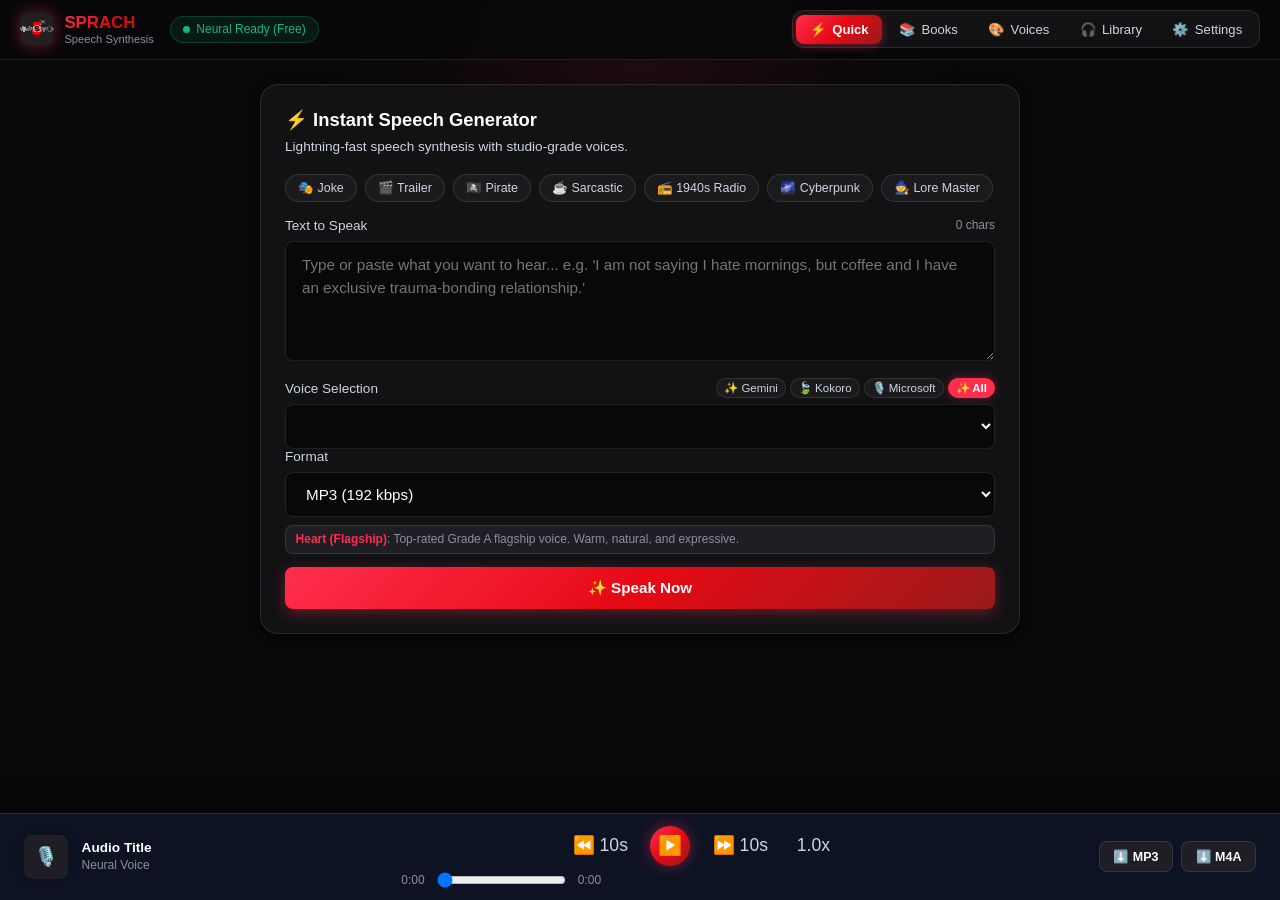
==== index.html @ 9548e9f6 "Fix GitHub Pages deployment: add root index.html, .nojekyll, and relative asset paths" ====
<!DOCTYPE html>
<html lang="en">
<head>
  <meta charset="UTF-8">
  <meta name="viewport" content="width=device-width, initial-scale=1.0, maximum-scale=1.0, user-scalable=no">
  <title>SPRACH - AI Text-to-Speech Studio</title>
  
  <!-- PWA Meta Tags -->
  <link rel="manifest" href="./manifest.webmanifest">
  <meta name="theme-color" content="#080808">
  <meta name="mobile-web-app-capable" content="yes">
  <meta name="apple-mobile-web-app-capable" content="yes">
  <meta name="apple-mobile-web-app-status-bar-style" content="black-translucent">
  <meta name="apple-mobile-web-app-title" content="SPRACH">
  <link rel="icon" type="image/png" href="./static/icons/icon.png">
  <link rel="apple-touch-icon" href="./static/icons/apple-touch-icon.png">

  <!-- Stylesheets -->
  <link rel="stylesheet" href="./static/css/app.css?v=8">
</head>
<body>

  <!-- Top Header Navigation -->
  <header class="app-header">
    <div class="header-container">
      <div class="header-top-row">
        <a href="#" class="brand">
          <img src="./static/icons/icon.png" alt="SPRACH" class="brand-icon">
          <div class="brand-text">
            <h1>SPRACH</h1>
            <span id="header-engine-subtext">Speech Synthesis</span>
          </div>
        </a>

        <!-- Header Actions & PWA Install -->
        <div class="header-actions">
          <button id="btn-install-pwa" class="btn-install" title="Install App to your device">
            ⬇️ Install
          </button>
          <div id="status-kokoro-badge" class="status-badge" title="Microsoft Neural Engine Status">
            <span class="dot"></span> <span id="status-text">Neural Ready (Free)</span>
          </div>
        </div>
      </div>

      <!-- Navigation Tabs -->
      <nav class="nav-tabs" role="tablist">
        <button class="nav-btn active" data-tab="tab-quick" role="tab">
          <span class="nav-icon">⚡</span>
          <span class="nav-label">Quick</span>
        </button>
        <button class="nav-btn" data-tab="tab-audiobook" role="tab">
          <span class="nav-icon">📚</span>
          <span class="nav-label">Books</span>
        </button>
        <button class="nav-btn" data-tab="tab-voices" role="tab">
          <span class="nav-icon">🎨</span>
          <span class="nav-label">Voices</span>
        </button>
        <button class="nav-btn" data-tab="tab-library" role="tab">
          <span class="nav-icon">🎧</span>
          <span class="nav-label">Library</span>
        </button>
        <button class="nav-btn" data-tab="tab-settings" role="tab">
          <span class="nav-icon">⚙️</span>
          <span class="nav-label">Settings</span>
        </button>
      </nav>
    </div>
  </header>

  <!-- Main Container -->
  <main class="app-main">

    <!-- 1. Quick Speech Tab -->
    <section id="tab-quick" class="tab-pane active">
      <div class="card" style="max-width: 760px; margin: 0 auto;">
        <div class="card-title">
          <span>⚡ Instant Speech Generator</span>
        </div>
        <p id="quick-card-subtitle" class="card-subtitle">Lightning-fast speech synthesis with studio-grade voices.</p>

        <!-- Quick / Funny Presets -->
        <div class="preset-chips">
          <button class="chip-btn" data-preset="joke">🎭 Joke</button>
          <button class="chip-btn" data-preset="trailer">🎬 Trailer</button>
          <button class="chip-btn" data-preset="pirate">🏴‍☠️ Pirate</button>
          <button class="chip-btn" data-preset="sarcastic">☕ Sarcastic</button>
          <button class="chip-btn" data-preset="radio">📻 1940s Radio</button>
          <button class="chip-btn" data-preset="scifi">🌌 Cyberpunk</button>
          <button class="chip-btn" data-preset="wizard">🧙 Lore Master</button>
        </div>

        <!-- Text Area -->
        <div class="form-group" style="margin-bottom: 0.85rem;">
          <div class="form-label">
            <span>Text to Speak</span>
            <span id="char-count" style="font-size: 0.75rem; color: var(--text-muted);">0 chars</span>
          </div>
          <textarea id="quick-text" class="form-textarea" placeholder="Type or paste what you want to hear... e.g. 'I am not saying I hate mornings, but coffee and I have an exclusive trauma-bonding relationship.'" rows="3"></textarea>
        </div>

        <!-- Controls: Voice & Format in one row -->
        <div class="quick-options-grid">
          <div class="form-group" style="margin: 0;">
            <div style="display: flex; justify-content: space-between; align-items: center; margin-bottom: 0.35rem; flex-wrap: wrap; gap: 0.35rem;">
              <label class="form-label" id="quick-voice-label" style="margin: 0;">Voice Selection</label>
              <div class="engine-pill-group" id="quick-engine-pills" style="display: flex; gap: 0.25rem; flex-wrap: wrap;">
                <button type="button" class="chip-btn" data-engine-select="gemini" style="padding: 2px 7px; font-size: 0.72rem;">✨ Gemini</button>
                <button type="button" class="chip-btn" data-engine-select="kokoro" style="padding: 2px 7px; font-size: 0.72rem;">🍃 Kokoro</button>
                <button type="button" class="chip-btn" data-engine-select="neural" style="padding: 2px 7px; font-size: 0.72rem;">🎙️ Microsoft</button>
                <button type="button" class="chip-btn active" data-engine-select="all" style="padding: 2px 7px; font-size: 0.72rem;">✨ All</button>
              </div>
            </div>
            <select id="quick-voice-select" class="form-select"></select>
          </div>
          <div class="form-group" style="margin: 0;">
            <label class="form-label">Format</label>
            <select id="quick-format" class="form-select format-select">
              <option value="mp3" selected>MP3 (192 kbps)</option>
              <option value="m4a">M4A (AAC)</option>
              <option value="wav">WAV (Lossless)</option>
            </select>
          </div>
        </div>

        <!-- Voice Info Summary -->
        <div id="quick-voice-info" style="font-size: 0.75rem; color: var(--text-muted); margin: 0.5rem 0 0.85rem; padding: 0.4rem 0.6rem; background: var(--bg-elevated); border-radius: var(--radius-sm); border: 1px solid var(--border-color);">
          <span id="quick-voice-name" style="color: var(--accent-cyan); font-weight: 600;">Heart (Flagship)</span>: <span id="quick-voice-desc">Top-rated Grade A flagship voice. Warm, natural, and expressive.</span>
        </div>

        <!-- Action Button -->
        <button id="btn-quick-generate" class="btn btn-primary" style="width: 100%; padding: 0.75rem; font-size: 0.95rem; font-weight: 700;">
          ✨ Speak Now
        </button>
      </div>
    </section>

    <!-- 2. Audiobook Studio Tab -->
    <section id="tab-audiobook" class="tab-pane">
      <div class="card" style="margin-bottom: 1.5rem;">
        <div class="card-title">
          <span>📚 Full Audiobook Studio</span>
        </div>
        <p class="card-subtitle">Convert entire novels, chapters, or articles into polished audiobooks with smart chunking and seamless MP3/M4A stitching.</p>

        <form id="form-audiobook-setup">
          <div class="audiobook-setup-grid">
            <div class="form-group">
              <label class="form-label">Audiobook / Project Title</label>
              <input type="text" id="ab-title" class="form-input" placeholder="e.g. The Time Machine - Chapter 1" required>
            </div>

            <div class="form-group">
              <div style="display: flex; justify-content: space-between; align-items: center; margin-bottom: 0.35rem; flex-wrap: wrap; gap: 0.35rem;">
                <label class="form-label" style="margin: 0;">Narrator Voice</label>
                <div class="engine-pill-group" id="ab-engine-pills" style="display: flex; gap: 0.25rem; flex-wrap: wrap;">
                  <button type="button" class="chip-btn" data-engine-select="gemini" style="padding: 2px 7px; font-size: 0.72rem;">✨ Gemini</button>
                  <button type="button" class="chip-btn" data-engine-select="kokoro" style="padding: 2px 7px; font-size: 0.72rem;">🍃 Kokoro</button>
                  <button type="button" class="chip-btn" data-engine-select="neural" style="padding: 2px 7px; font-size: 0.72rem;">🎙️ Microsoft</button>
                  <button type="button" class="chip-btn active" data-engine-select="all" style="padding: 2px 7px; font-size: 0.72rem;">✨ All</button>
                </div>
              </div>
              <select id="ab-voice-select" class="form-select"></select>
            </div>

            <div class="form-group">
              <label class="form-label">Chunk Size (chars)</label>
              <select id="ab-chunk-size" class="form-select">
                <option value="500">500 chars (~80 words - Ultra-fine)</option>
                <option value="1000" selected>1,000 chars (~160 words - Balanced)</option>
                <option value="1500">1,500 chars (~250 words - Large chunks)</option>
              </select>
            </div>
          </div>

          <!-- File Upload Zone -->
          <div class="drop-zone" id="ab-drop-zone">
            <div class="drop-icon">📄</div>
            <p><strong>Drag & drop your file here, or click to browse</strong></p>
            <p class="file-types">Supports .txt, .md, .pdf, and .epub files</p>
            <input type="file" id="ab-file-input" accept=".txt,.md,.pdf,.epub" style="display: none;">
            <button type="button" class="btn btn-secondary btn-sm" onclick="document.getElementById('ab-file-input').click()">
              Choose File
            </button>
          </div>

          <!-- Paste Raw Text Option -->
          <details style="margin: 0.75rem 0;">
            <summary style="font-size: 0.8rem; color: var(--accent-cyan); cursor: pointer;">
              ▶ Or paste raw text directly...
            </summary>
            <textarea id="ab-raw-text" class="form-textarea" placeholder="Paste full article or book text here..." rows="6" style="margin-top: 0.5rem;"></textarea>
          </details>

          <div class="ab-parse-row">
            <button type="button" id="btn-ab-parse" class="btn btn-primary btn-ab-parse">
              🔍 Analyze & Prepare Chunks
            </button>
          </div>
        </form>
      </div>

      <!-- Audiobook Generation Workspace -->
      <div id="ab-workspace" class="card" style="display: none;">
        <div style="display: flex; justify-content: space-between; align-items: center; margin-bottom: 1rem; flex-wrap: wrap; gap: 0.75rem;">
          <div>
            <h3 id="ab-project-title" style="font-size: 1.15rem; font-weight: 600;">Project Chunks</h3>
            <div class="metrics-bar">
              <div class="metric-box">
                <div class="metric-value" id="ab-total-words">0</div>
                <div class="metric-label">Words</div>
              </div>
              <div class="metric-box">
                <div class="metric-value" id="ab-total-chunks">0</div>
                <div class="metric-label">Chunks</div>
              </div>
              <div class="metric-box">
                <div class="metric-value" id="ab-est-duration">0 min</div>
                <div class="metric-label">Est. Duration</div>
              </div>
              <div class="metric-box">
                <div class="metric-value" id="ab-chapters-count">0</div>
                <div class="metric-label">Chapters</div>
              </div>
            </div>
          </div>

          <!-- Batch Controls -->
          <div style="display: flex; gap: 0.5rem; flex-wrap: wrap;">
            <button id="btn-ab-start-batch" class="btn btn-success">
              ▶️ Generate All
            </button>
            <button id="btn-ab-pause-batch" class="btn btn-secondary" style="display: none;">
              ⏸️ Pause
            </button>
            <button id="btn-ab-cancel-batch" class="btn btn-secondary" style="display: none;">
              ⏹️ Stop
            </button>
            <button id="btn-ab-stitch" class="btn btn-primary" style="display: none;">
              📦 Stitch Master (MP3 & M4A)
            </button>
          </div>
        </div>

        <!-- Overall Progress Bar -->
        <div class="progress-bar-container" style="margin-bottom: 1.25rem;">
          <div class="progress-bar-track">
            <div id="ab-progress-fill" class="progress-bar-fill" style="width: 0%;"></div>
          </div>
          <div class="progress-bar-text">
            <span id="ab-progress-text">Ready to generate</span>
            <span id="ab-progress-percent">0%</span>
          </div>
        </div>

        <!-- Chunks Accordion List -->
        <div id="ab-chunks-container" class="chunks-list">
          <!-- Filled dynamically -->
        </div>
      </div>
    </section>

    <!-- 3. Voice Studio Tab -->
    <section id="tab-voices" class="tab-pane">
      <div class="voices-layout">
        
        <!-- Left: Voice Catalog -->
        <div>
          <div class="card">
            <div class="card-title">
              <span id="catalog-title">🎨 Voice Catalog</span>
            </div>
            <p id="catalog-subtitle" class="card-subtitle">Studio-quality voices for your speech and audiobooks.</p>

            <!-- Engine Filter Tabs -->
            <div class="engine-filter-bar" id="voice-engine-filter-bar" style="display: flex; gap: 0.5rem; margin-bottom: 0.85rem; padding-bottom: 0.85rem; border-bottom: 1px solid var(--border-color); flex-wrap: wrap;">
              <button type="button" class="engine-tab-btn active" data-engine-filter="all" style="flex: 1; min-width: 90px;">
                ✨ All Voices (89)
              </button>
              <button type="button" class="engine-tab-btn" data-engine-filter="gemini" style="flex: 1; min-width: 105px;">
                ✨ Gemini (5)
              </button>
              <button type="button" class="engine-tab-btn" data-engine-filter="kokoro" style="flex: 1; min-width: 105px;">
                🍃 Kokoro (49)
              </button>
              <button type="button" class="engine-tab-btn" data-engine-filter="neural" style="flex: 1; min-width: 105px;">
                🎙️ Microsoft (35)
              </button>
            </div>

            <!-- Language & Accent Filters -->
            <div class="preset-chips" id="voice-filter-chips">
              <button class="chip-btn active" data-filter="all">All</button>
              <button class="chip-btn" data-filter="en-us">🇺🇸 US English</button>
              <button class="chip-btn" data-filter="en-gb">🇬🇧 British</button>
              <button class="chip-btn" data-filter="other">🌍 AU / CA / IN</button>
              <button class="chip-btn" data-filter="intl">🌐 International</button>
              <button class="chip-btn" data-filter="custom">⭐ Favorites</button>
            </div>

            <!-- Voice Grid -->
            <div class="voice-selector-grid" id="voice-catalog-grid">
              <!-- Rendered via JS -->
            </div>
          </div>
        </div>

        <!-- Right: Favorite / Custom Preset Creator -->
        <div class="card">
          <div class="card-title">
            <span>⭐ Save Favorite / Custom Preset</span>
          </div>
          <p class="card-subtitle">Bookmark and label your favorite Kokoro voices with custom notes, default pacing, and tags.</p>

          <form id="form-create-voice">
            <div class="form-group">
              <label class="form-label">Voice Bookmark Label</label>
              <input type="text" id="cv-name" class="form-input" placeholder="e.g. My Sci-Fi Narrator" required>
            </div>

            <div class="form-group">
              <label class="form-label">Base Kokoro Voice</label>
              <select id="cv-base-voice" class="form-select" required></select>
            </div>

            <div class="form-group">
              <label class="form-label">Description / Project Notes</label>
              <textarea id="cv-prompt" class="form-textarea" placeholder="e.g. 'Use this voice for deep sci-fi novels and slow chapter readings.'" rows="3"></textarea>
            </div>

            <div class="form-group">
              <label class="form-label">Tags (comma-separated)</label>
              <input type="text" id="cv-tags" class="form-input" placeholder="e.g. Audiobooks, Thriller, Favorite">
            </div>

            <!-- Test Voice Sandbox -->
            <div style="background: var(--bg-elevated); padding: 0.85rem; border-radius: var(--radius-sm); border: 1px solid var(--border-color); margin-bottom: 1rem;">
              <div style="font-size: 0.8rem; font-weight: 600; margin-bottom: 0.4rem; color: var(--accent-cyan);">
                🔊 Test Voice Sample
              </div>
              <input type="text" id="cv-sample-text" class="form-input" style="font-size: 0.82rem; margin-bottom: 0.5rem;" value="Hello! This is a live audition of the Kokoro speech engine via OpenRouter.">
              <button type="button" id="btn-test-custom-voice" class="btn btn-secondary btn-sm" style="width: 100%;">
                Preview Voice
              </button>
            </div>

            <button type="submit" class="btn btn-primary" style="width: 100%;">
              💾 Save to Favorites
            </button>
          </form>
        </div>
      </div>
    </section>

    <!-- 4. Audio Library Tab -->
    <section id="tab-library" class="tab-pane">
      <div class="card">
        <div style="display: flex; justify-content: space-between; align-items: center; margin-bottom: 1.25rem; flex-wrap: wrap; gap: 1rem;">
          <div>
            <div class="card-title">
              <span>🎧 Generated Audio Library</span>
            </div>
            <p class="card-subtitle" style="margin: 0;">Access and re-download your audio clips and audiobooks.</p>
          </div>

          <div style="display: flex; gap: 0.5rem;">
            <button id="btn-refresh-history" class="btn btn-secondary btn-sm">🔄 Refresh</button>
          </div>
        </div>

        <div id="history-grid" class="history-grid">
          <!-- Filled dynamically -->
        </div>
      </div>
    </section>

    <!-- 5. Settings Tab -->
    <section id="tab-settings" class="tab-pane">
      <div style="max-width: 700px; margin: 0 auto;">
        <div class="card">
          <div class="card-title">
            <span>⚙️ Engine Settings & Voice Provider</span>
          </div>
          <p class="card-subtitle">Choose between Microsoft Neural TTS (Free, sub-second, no API key), Kokoro 82M (OpenRouter API), or Google Gemini (Gemini 2.0 Flash Audio with expressive styling).</p>

          <form id="form-settings">
            <!-- Engine Selection Radio Cards -->
            <div class="form-group" style="margin-bottom: 1.25rem;">
              <label class="form-label" style="font-weight: 600; margin-bottom: 0.5rem; display: block;">Active Voice Engine</label>
              
              <div style="display: flex; flex-direction: column; gap: 0.65rem;">
                <label id="engine-card-neural" class="engine-select-card active" style="display: flex; flex-direction: column; padding: 0.85rem; border-radius: var(--radius-sm); border: 2px solid var(--accent-red); background: var(--bg-elevated); cursor: pointer; transition: all 0.2s;">
                  <div style="display: flex; align-items: center; justify-content: space-between; margin-bottom: 0.35rem;">
                    <div style="display: flex; align-items: center; gap: 0.4rem;">
                      <input type="radio" name="tts_engine" value="microsoft_neural" id="radio-engine-neural" checked style="accent-color: var(--accent-red);">
                      <strong style="font-size: 0.88rem;">Microsoft</strong>
                    </div>
                    <span style="font-size: 0.7rem; background: rgba(16, 185, 129, 0.2); color: var(--success); padding: 2px 6px; border-radius: 4px; font-weight: 600;">FREE</span>
                  </div>
                  <span style="font-size: 0.75rem; color: var(--text-secondary); line-height: 1.3;">
                    Fast (~0.8s), studio broadcast quality, zero API key needed.
                  </span>
                </label>

                <label id="engine-card-kokoro" class="engine-select-card" style="display: flex; flex-direction: column; padding: 0.85rem; border-radius: var(--radius-sm); border: 1px solid var(--border-color); background: var(--bg-elevated); cursor: pointer; transition: all 0.2s;">
                  <div style="display: flex; align-items: center; justify-content: space-between; margin-bottom: 0.35rem;">
                    <div style="display: flex; align-items: center; gap: 0.4rem;">
                      <input type="radio" name="tts_engine" value="kokoro" id="radio-engine-kokoro" style="accent-color: var(--accent-red);">
                      <strong style="font-size: 0.88rem;">Kokoro 82M</strong>
                    </div>
                    <span style="font-size: 0.7rem; background: rgba(239, 68, 68, 0.2); color: #f87171; padding: 2px 6px; border-radius: 4px; font-weight: 600;">OpenRouter</span>
                  </div>
                  <span style="font-size: 0.75rem; color: var(--text-secondary); line-height: 1.3;">
                    54 expressive voices across 8 languages. Previews cached to disk.
                  </span>
                </label>

                <label id="engine-card-gemini" class="engine-select-card" style="display: flex; flex-direction: column; padding: 0.85rem; border-radius: var(--radius-sm); border: 1px solid var(--border-color); background: var(--bg-elevated); cursor: pointer; transition: all 0.2s;">
                  <div style="display: flex; align-items: center; justify-content: space-between; margin-bottom: 0.35rem;">
                    <div style="display: flex; align-items: center; gap: 0.4rem;">
                      <input type="radio" name="tts_engine" value="gemini" id="radio-engine-gemini" style="accent-color: var(--accent-red);">
                      <strong style="font-size: 0.88rem;">Google Gemini</strong>
                    </div>
                    <span style="font-size: 0.7rem; background: rgba(59, 130, 246, 0.2); color: #60a5fa; padding: 2px 6px; border-radius: 4px; font-weight: 600;">AI STUDIO</span>
                  </div>
                  <span style="font-size: 0.75rem; color: var(--text-secondary); line-height: 1.3;">
                    Gemini 2.0 Flash Audio with Puck, Charon, Kore, Fenrir, and Aoede.
                  </span>
                </label>
              </div>
            </div>

            <!-- OpenRouter API Key Field (Shown when Kokoro is chosen) -->
            <div id="kokoro-api-box" class="form-group" style="display: none; background: rgba(255,255,255,0.02); padding: 1rem; border-radius: var(--radius-sm); border: 1px dashed var(--border-color); margin-bottom: 1.25rem;">
              <div style="display: flex; justify-content: space-between; align-items: center; margin-bottom: 0.35rem;">
                <label class="form-label" style="margin: 0;">OpenRouter API Key</label>
                <div style="display: flex; align-items: center; gap: 0.5rem;">
                  <span id="key-saved-badge" style="font-size: 0.72rem; color: var(--success); font-weight: normal; display: none;">✓ Configured</span>
                  <button type="button" id="btn-clear-openrouter-key" class="btn btn-secondary btn-sm" style="padding: 2px 7px; font-size: 0.7rem; color: #f87171; border-color: rgba(239, 68, 68, 0.3);">
                    🚫 Block / Remove Key
                  </button>
                </div>
              </div>
              <input type="password" id="set-openrouter-key" class="form-input" placeholder="sk-or-v1-..." autocomplete="off">
              <p style="font-size: 0.72rem; color: var(--text-muted); margin-top: 0.35rem; margin-bottom: 0;">
                Required for Kokoro 82M. Key is saved locally in data/config.json.
              </p>
            </div>

            <!-- Gemini API Key Field (Shown when Gemini is chosen) -->
            <div id="gemini-api-box" class="form-group" style="display: none; background: rgba(255,255,255,0.02); padding: 1rem; border-radius: var(--radius-sm); border: 1px dashed var(--border-color); margin-bottom: 1.25rem;">
              <div style="display: flex; justify-content: space-between; align-items: center; margin-bottom: 0.35rem;">
                <label class="form-label" style="margin: 0;">Google Gemini API Key</label>
                <div style="display: flex; align-items: center; gap: 0.5rem;">
                  <span id="gemini-key-saved-badge" style="font-size: 0.72rem; color: var(--success); font-weight: normal; display: none;">✓ Configured</span>
                  <button type="button" id="btn-clear-gemini-key" class="btn btn-secondary btn-sm" style="padding: 2px 7px; font-size: 0.7rem; color: #f87171; border-color: rgba(239, 68, 68, 0.3);">
                    🚫 Block / Remove Key
                  </button>
                </div>
              </div>
              <input type="password" id="set-gemini-key" class="form-input" placeholder="AIzaSy... (from Google AI Studio)" autocomplete="off">
              <p style="font-size: 0.72rem; color: var(--text-muted); margin-top: 0.35rem; margin-bottom: 0;">
                Required for Gemini 2.0 Flash Audio. Key is saved locally in data/config.json.
              </p>
            </div>

            <!-- Status Indicator -->
            <div id="engine-status-box" style="background: rgba(16, 185, 129, 0.08); border: 1px solid rgba(16, 185, 129, 0.25); border-radius: var(--radius-md); padding: 0.85rem 1rem; margin-bottom: 1.25rem;">
              <div style="display: flex; align-items: center; gap: 0.5rem; color: var(--success); font-weight: 600; font-size: 0.85rem; margin-bottom: 0.25rem;">
                <span class="dot" style="background: var(--success);"></span> <span id="settings-status-title">Microsoft Neural Engine Active</span>
              </div>
              <p id="settings-status-desc" style="font-size: 0.75rem; color: var(--text-secondary); margin: 0;">
                Latency: ~0.8s • Studio broadcast quality • 100% Free
              </p>
            </div>

            <!-- Default Download Format -->
            <div class="form-group">
              <label class="form-label">Default Download Format</label>
              <select id="set-default-format" class="form-select">
                <option value="mp3" selected>MP3 (Universal compatibility)</option>
                <option value="m4a">M4A (High efficiency AAC)</option>
                <option value="wav">WAV (Lossless)</option>
              </select>
            </div>

            <div style="display: flex; justify-content: space-between; align-items: center; margin-top: 1.5rem; flex-wrap: wrap; gap: 0.75rem;">
              <button type="button" id="btn-test-connection" class="btn btn-secondary">
                🧪 Test Active Engine
              </button>
              <button type="submit" class="btn btn-primary">
                💾 Save Settings
              </button>
            </div>
          </form>
        </div>
      </div>
    </section>

  </main>

  <!-- Sticky Global Audio Player -->
  <footer class="player-bar" id="app-player">
    <div class="player-track-info">
      <div class="player-cover">🎙️</div>
      <div class="track-details">
        <h4 id="player-title">Audio Title</h4>
        <span id="player-subtitle">Neural Voice</span>
      </div>
    </div>

    <!-- Center Playback Controls -->
    <div class="player-controls">
      <div class="player-buttons">
        <button id="player-rw10" class="ctrl-btn" title="Rewind 10 seconds">⏪ 10s</button>
        <button id="player-play-btn" class="ctrl-btn play-pause" title="Play / Pause">▶️</button>
        <button id="player-ff10" class="ctrl-btn" title="Forward 10 seconds">⏩ 10s</button>
        <button id="player-speed-btn" class="ctrl-btn speed-btn" title="Playback speed">1.0x</button>
      </div>

      <div class="player-scrubber-row">
        <span id="player-current-time">0:00</span>
        <input type="range" id="player-scrubber" class="scrubber" min="0" max="100" value="0">
        <span id="player-duration">0:00</span>
      </div>
    </div>

    <!-- Right Download Actions -->
    <div class="player-downloads">
      <a id="player-dl-mp3" href="#" download="audio.mp3" class="dl-btn">
        <span>⬇️ MP3</span>
      </a>
      <a id="player-dl-m4a" href="#" download="audio.m4a" class="dl-btn">
        <span>⬇️ M4A</span>
      </a>
    </div>

    <!-- Hidden Native Audio Element -->
    <audio id="global-audio-element" preload="auto"></audio>
  </footer>

  <!-- Scripts -->
  <script src="./static/js/app.js?v=6"></script>
  <script src="./static/js/quick_tts.js?v=6"></script>
  <script src="./static/js/audiobook.js?v=6"></script>
  <script src="./static/js/voice_studio.js?v=6"></script>
</body>
</html>
---- static/css/app.css ----
:root {
  --bg-main: #08080a;
  --bg-card: #121215;
  --bg-card-hover: #18181d;
  --bg-elevated: #1e1e24;
  --border-color: rgba(255, 255, 255, 0.1);
  --border-focus: rgba(255, 46, 77, 0.7);
  --text-primary: #ffffff;
  --text-secondary: #cbd5e1;
  --text-muted: #8e8e98;
  --accent-cyan: #ff2e4d;
  --accent-indigo: #e50914;
  --accent-purple: #ff4766;
  --accent-red: #ff2e4d;
  --accent-red-hover: #e50914;
  --accent-gradient: linear-gradient(135deg, #ff2e4d 0%, #e50914 50%, #991b1b 100%);
  --accent-gradient-hover: linear-gradient(135deg, #ff4766 0%, #ff1f3d 50%, #b91c1c 100%);
  --success: #10b981;
  --warning: #f59e0b;
  --danger: #ef4444;
  --radius-sm: 8px;
  --radius-md: 12px;
  --radius-lg: 18px;
  --radius-xl: 24px;
  --shadow-sm: 0 2px 8px rgba(0, 0, 0, 0.5);
  --shadow-md: 0 8px 24px rgba(0, 0, 0, 0.6);
  --shadow-glow: 0 0 25px rgba(255, 46, 77, 0.35);
  --transition: all 0.2s cubic-bezier(0.4, 0, 0.2, 1);
}

* {
  box-sizing: border-box;
  margin: 0;
  padding: 0;
}

body {
  font-family: -apple-system, BlinkMacSystemFont, "Segoe UI", Roboto, "Helvetica Neue", Arial, sans-serif;
  background-color: var(--bg-main);
  color: var(--text-primary);
  min-height: 100vh;
  display: flex;
  flex-direction: column;
  overflow-x: hidden;
  -webkit-font-smoothing: antialiased;
}

/* Background Atmosphere */
body::before {
  content: "";
  position: fixed;
  top: -20%;
  left: 20%;
  width: 60vw;
  height: 60vh;
  background: radial-gradient(circle, rgba(255, 46, 77, 0.09) 0%, rgba(220, 38, 38, 0.02) 50%, transparent 70%);
  pointer-events: none;
  z-index: 0;
}

/* App Header */
.app-header {
  position: sticky;
  top: 0;
  z-index: 100;
  background: rgba(8, 8, 10, 0.94);
  backdrop-filter: blur(16px);
  -webkit-backdrop-filter: blur(16px);
  border-bottom: 1px solid var(--border-color);
  padding: 0.65rem 1.25rem;
}

.header-container {
  max-width: 1400px;
  margin: 0 auto;
  display: flex;
  align-items: center;
  justify-content: space-between;
  gap: 1rem;
}

.header-top-row {
  display: flex;
  align-items: center;
  gap: 1rem;
}

.brand {
  display: flex;
  align-items: center;
  gap: 0.65rem;
  text-decoration: none;
  color: inherit;
}

.brand-icon {
  width: 34px;
  height: 34px;
  border-radius: var(--radius-sm);
  box-shadow: 0 0 14px rgba(255, 46, 77, 0.4);
}

.brand-text h1 {
  font-size: 1.05rem;
  font-weight: 700;
  background: var(--accent-gradient);
  -webkit-background-clip: text;
  -webkit-text-fill-color: transparent;
  display: flex;
  align-items: center;
  gap: 0.4rem;
}

.brand-text span {
  font-size: 0.7rem;
  color: var(--text-muted);
  display: block;
}

.nav-tabs {
  display: flex;
  background: var(--bg-card);
  padding: 0.2rem;
  border-radius: var(--radius-md);
  border: 1px solid var(--border-color);
  gap: 0.2rem;
}

.nav-btn {
  background: transparent;
  border: none;
  color: var(--text-secondary);
  padding: 0.45rem 0.85rem;
  border-radius: var(--radius-sm);
  font-size: 0.82rem;
  font-weight: 500;
  cursor: pointer;
  display: flex;
  align-items: center;
  gap: 0.4rem;
  transition: var(--transition);
  white-space: nowrap;
}

.nav-btn:hover {
  color: var(--text-primary);
  background: rgba(255, 255, 255, 0.04);
}

.nav-btn.active {
  background: var(--accent-gradient);
  color: #fff;
  font-weight: 600;
  box-shadow: 0 2px 10px rgba(255, 46, 77, 0.4);
}

.header-actions {
  display: flex;
  align-items: center;
  gap: 0.5rem;
}

.status-badge {
  display: flex;
  align-items: center;
  gap: 0.4rem;
  font-size: 0.75rem;
  padding: 0.35rem 0.75rem;
  border-radius: 999px;
  background: rgba(16, 185, 129, 0.1);
  color: var(--success);
  border: 1px solid rgba(16, 185, 129, 0.25);
}

.status-badge.warning {
  background: rgba(245, 158, 11, 0.1);
  color: var(--warning);
  border-color: rgba(245, 158, 11, 0.25);
  cursor: pointer;
}

.dot {
  width: 7px;
  height: 7px;
  border-radius: 50%;
  background: currentColor;
}

.btn-install {
  display: none; /* revealed via JS when installable */
  background: rgba(255, 46, 77, 0.15);
  color: var(--accent-red);
  border: 1px solid rgba(255, 46, 77, 0.35);
  padding: 0.45rem 0.9rem;
  border-radius: var(--radius-sm);
  font-size: 0.8rem;
  font-weight: 600;
  cursor: pointer;
  transition: var(--transition);
  align-items: center;
  gap: 0.4rem;
}

.btn-install:hover {
  background: rgba(255, 46, 77, 0.25);
}

/* Main Content Area */
.app-main {
  flex: 1;
  max-width: 1400px;
  width: 100%;
  margin: 0 auto;
  padding: 1.5rem;
  position: relative;
  z-index: 1;
  margin-bottom: 90px; /* Space for sticky audio player */
}

.tab-pane {
  display: none;
  animation: fadeIn 0.25s ease-out;
}

.tab-pane.active {
  display: block;
}

@keyframes fadeIn {
  from { opacity: 0; transform: translateY(6px); }
  to { opacity: 1; transform: translateY(0); }
}

/* Common UI Elements */
.card {
  background: var(--bg-card);
  border: 1px solid var(--border-color);
  border-radius: var(--radius-lg);
  padding: 1.5rem;
  box-shadow: var(--shadow-sm);
}

.card-title {
  font-size: 1.15rem;
  font-weight: 600;
  color: var(--text-primary);
  display: flex;
  align-items: center;
  gap: 0.5rem;
  margin-bottom: 0.5rem;
}

.card-subtitle {
  font-size: 0.85rem;
  color: var(--text-secondary);
  margin-bottom: 1.25rem;
}

.form-group {
  margin-bottom: 1.25rem;
}

.form-label {
  display: flex;
  justify-content: space-between;
  align-items: center;
  font-size: 0.85rem;
  font-weight: 500;
  color: var(--text-secondary);
  margin-bottom: 0.5rem;
}

.form-input, .form-textarea, .form-select {
  width: 100%;
  background: var(--bg-main);
  border: 1px solid var(--border-color);
  color: var(--text-primary);
  border-radius: var(--radius-sm);
  padding: 0.75rem 1rem;
  font-size: 0.95rem;
  font-family: inherit;
  transition: var(--transition);
}

.form-input:focus, .form-textarea:focus, .form-select:focus {
  outline: none;
  border-color: var(--accent-red);
  box-shadow: 0 0 0 3px rgba(255, 46, 77, 0.2);
}

.form-textarea {
  min-height: 120px;
  resize: vertical;
  line-height: 1.5;
}

/* Responsive Grids */
.voices-layout {
  display: grid;
  grid-template-columns: 1fr 400px;
  gap: 1.5rem;
}

.audiobook-setup-grid {
  display: grid;
  grid-template-columns: 2fr 1fr 1fr;
  gap: 1rem;
  margin-bottom: 1.25rem;
}

@media (max-width: 960px) {
  .voices-layout {
    grid-template-columns: 1fr;
  }
}

@media (max-width: 768px) {
  .audiobook-setup-grid {
    grid-template-columns: 1fr;
  }
  .card {
    padding: 1.1rem;
  }
  .app-main {
    padding: 0.85rem;
  }
}

/* Primary and Outline Buttons */
.btn {
  display: inline-flex;
  align-items: center;
  justify-content: center;
  gap: 0.5rem;
  padding: 0.75rem 1.4rem;
  border-radius: var(--radius-sm);
  font-size: 0.9rem;
  font-weight: 600;
  cursor: pointer;
  border: none;
  transition: var(--transition);
  text-decoration: none;
}

.btn-primary {
  background: var(--accent-gradient);
  color: #fff;
  box-shadow: 0 4px 14px rgba(255, 46, 77, 0.35);
}

.btn-primary:hover:not(:disabled) {
  background: var(--accent-gradient-hover);
  box-shadow: 0 6px 20px rgba(255, 46, 77, 0.5);
  transform: translateY(-1px);
}

.btn-primary:disabled {
  opacity: 0.5;
  cursor: not-allowed;
}

.btn-secondary {
  background: var(--bg-elevated);
  color: var(--text-primary);
  border: 1px solid var(--border-color);
}

.btn-secondary:hover:not(:disabled) {
  background: var(--bg-card-hover);
  border-color: rgba(255, 255, 255, 0.15);
}

.btn-sm {
  padding: 0.4rem 0.8rem;
  font-size: 0.8rem;
}

/* Quick Speech Layout */
.quick-layout {
  display: grid;
  grid-template-columns: 1fr 340px;
  gap: 1.5rem;
}

@media (max-width: 900px) {
  .quick-layout {
    grid-template-columns: 1fr;
  }
}

.preset-chips {
  display: flex;
  flex-wrap: wrap;
  gap: 0.5rem;
  margin-bottom: 1rem;
}

.chip-btn {
  background: rgba(255, 255, 255, 0.04);
  border: 1px solid var(--border-color);
  color: var(--text-secondary);
  padding: 0.35rem 0.75rem;
  border-radius: 999px;
  font-size: 0.78rem;
  cursor: pointer;
  transition: var(--transition);
  display: flex;
  align-items: center;
  gap: 0.35rem;
}

.chip-btn:hover {
  background: rgba(255, 46, 77, 0.15);
  border-color: rgba(255, 46, 77, 0.4);
  color: var(--text-primary);
}

.chip-btn.active {
  background: var(--accent-red);
  border-color: var(--accent-red);
  color: #fff;
  font-weight: 600;
  box-shadow: 0 0 10px rgba(255, 46, 77, 0.4);
}

.engine-tab-btn {
  background: var(--bg-card);
  border: 1px solid var(--border-color);
  color: var(--text-secondary);
  padding: 0.5rem 0.9rem;
  border-radius: var(--radius-sm);
  font-size: 0.82rem;
  font-weight: 500;
  cursor: pointer;
  transition: var(--transition);
  display: flex;
  align-items: center;
  justify-content: center;
  gap: 0.35rem;
}

.engine-tab-btn:hover {
  background: rgba(255, 46, 77, 0.1);
  border-color: rgba(255, 46, 77, 0.3);
  color: var(--text-primary);
}

.engine-tab-btn.active {
  background: var(--accent-gradient);
  border-color: var(--accent-red);
  color: #fff;
  font-weight: 600;
  box-shadow: 0 2px 10px rgba(255, 46, 77, 0.35);
}

/* Voice Card Selection Grid */
.voice-selector-grid {
  display: grid;
  grid-template-columns: repeat(auto-fill, minmax(260px, 1fr));
  gap: 1rem;
  margin-top: 1rem;
}

.voice-card {
  background: var(--bg-card);
  border: 1px solid var(--border-color);
  border-radius: var(--radius-md);
  padding: 1rem;
  cursor: pointer;
  transition: var(--transition);
  display: flex;
  flex-direction: column;
  position: relative;
}

.voice-card:hover {
  border-color: rgba(255, 46, 77, 0.4);
  background: var(--bg-card-hover);
  transform: translateY(-2px);
}

.voice-card.selected {
  border-color: var(--accent-red);
  background: rgba(255, 46, 77, 0.08);
  box-shadow: 0 0 16px rgba(255, 46, 77, 0.2);
}

.voice-card-header {
  display: flex;
  justify-content: space-between;
  align-items: center;
  margin-bottom: 0.5rem;
}

.voice-card-name {
  font-weight: 600;
  font-size: 0.95rem;
  display: flex;
  align-items: center;
  gap: 0.4rem;
}

.voice-badge {
  font-size: 0.7rem;
  padding: 0.15rem 0.5rem;
  border-radius: 999px;
  background: rgba(255, 255, 255, 0.06);
  color: var(--text-secondary);
}

.voice-badge.custom {
  background: rgba(255, 46, 77, 0.15);
  color: var(--accent-red);
  border: 1px solid rgba(255, 46, 77, 0.3);
}

.voice-card-desc {
  font-size: 0.8rem;
  color: var(--text-secondary);
  line-height: 1.4;
  margin-bottom: 0.75rem;
  flex: 1;
}

.voice-card-tags {
  display: flex;
  flex-wrap: wrap;
  gap: 0.3rem;
  margin-bottom: 0.75rem;
}

.tag-pill {
  font-size: 0.68rem;
  background: rgba(255, 255, 255, 0.04);
  padding: 0.15rem 0.4rem;
  border-radius: 4px;
  color: var(--text-muted);
}

.voice-card-actions {
  display: flex;
  align-items: center;
  justify-content: space-between;
  padding-top: 0.5rem;
  border-top: 1px solid rgba(255, 255, 255, 0.04);
}

/* Audiobook Studio Layout */
.audiobook-layout {
  display: grid;
  grid-template-columns: 1fr;
  gap: 1.5rem;
}

.drop-zone {
  border: 2px dashed rgba(255, 255, 255, 0.12);
  border-radius: var(--radius-md);
  padding: 2.5rem 1.5rem;
  text-align: center;
  background: rgba(255, 255, 255, 0.015);
  cursor: pointer;
  transition: var(--transition);
}

.drop-zone:hover, .drop-zone.dragover {
  border-color: var(--accent-red);
  background: rgba(255, 46, 77, 0.04);
}

.drop-icon {
  font-size: 2.5rem;
  margin-bottom: 0.75rem;
  color: var(--accent-red);
}

.metrics-bar {
  display: grid;
  grid-template-columns: repeat(auto-fit, minmax(140px, 1fr));
  gap: 1rem;
  margin: 1.25rem 0;
}

.metric-box {
  background: var(--bg-elevated);
  border: 1px solid var(--border-color);
  border-radius: var(--radius-md);
  padding: 1rem;
  text-align: center;
}

.metric-value {
  font-size: 1.5rem;
  font-weight: 700;
  color: var(--accent-red);
}

.metric-label {
  font-size: 0.75rem;
  color: var(--text-muted);
  text-transform: uppercase;
  letter-spacing: 0.5px;
  margin-top: 0.25rem;
}

/* Chunks List */
.chunks-container {
  max-height: 480px;
  overflow-y: auto;
  padding-right: 0.5rem;
  margin-top: 1rem;
}

.chunk-row {
  background: var(--bg-elevated);
  border: 1px solid var(--border-color);
  border-radius: var(--radius-sm);
  padding: 0.85rem 1rem;
  margin-bottom: 0.6rem;
  display: flex;
  align-items: center;
  justify-content: space-between;
  gap: 1rem;
  transition: var(--transition);
}

.chunk-row:hover {
  border-color: rgba(255, 255, 255, 0.15);
}

.chunk-row.processing {
  border-color: var(--accent-red);
  background: rgba(255, 46, 77, 0.08);
}

.chunk-row.completed {
  border-left: 3px solid var(--success);
}

.chunk-info {
  flex: 1;
  min-width: 0;
}

.chunk-title {
  font-size: 0.85rem;
  font-weight: 600;
  display: flex;
  align-items: center;
  gap: 0.5rem;
  margin-bottom: 0.2rem;
}

.chunk-preview {
  font-size: 0.8rem;
  color: var(--text-secondary);
  white-space: nowrap;
  overflow: hidden;
  text-overflow: ellipsis;
}

.chunk-status {
  font-size: 0.75rem;
  padding: 0.2rem 0.6rem;
  border-radius: 999px;
  background: rgba(255, 255, 255, 0.05);
}

.chunk-status.ready {
  background: rgba(16, 185, 129, 0.15);
  color: var(--success);
}

/* Progress Bar */
.progress-container {
  width: 100%;
  background: var(--bg-main);
  height: 10px;
  border-radius: 999px;
  overflow: hidden;
  margin: 1rem 0;
  border: 1px solid var(--border-color);
}

.progress-fill {
  height: 100%;
  background: var(--accent-gradient);
  width: 0%;
  transition: width 0.3s ease;
}

/* Sticky Bottom Audio Player Bar */
.player-bar {
  position: fixed;
  bottom: 0;
  left: 0;
  right: 0;
  background: rgba(15, 21, 37, 0.95);
  backdrop-filter: blur(18px);
  -webkit-backdrop-filter: blur(18px);
  border-top: 1px solid var(--border-color);
  padding: 0.75rem 1.5rem;
  z-index: 90;
  display: flex;
  align-items: center;
  justify-content: space-between;
  gap: 1.5rem;
  box-shadow: 0 -4px 20px rgba(0, 0, 0, 0.5);
}

.player-track-info {
  display: flex;
  align-items: center;
  gap: 0.85rem;
  width: 280px;
  min-width: 200px;
}

.player-cover {
  width: 44px;
  height: 44px;
  border-radius: var(--radius-sm);
  background: var(--bg-elevated);
  display: flex;
  align-items: center;
  justify-content: center;
  font-size: 1.2rem;
  box-shadow: 0 0 10px rgba(0, 0, 0, 0.3);
}

.track-details h4 {
  font-size: 0.85rem;
  font-weight: 600;
  white-space: nowrap;
  overflow: hidden;
  text-overflow: ellipsis;
  max-width: 200px;
}

.track-details span {
  font-size: 0.75rem;
  color: var(--text-muted);
}

.player-controls {
  flex: 1;
  max-width: 600px;
  display: flex;
  flex-direction: column;
  align-items: center;
  gap: 0.4rem;
}

.player-buttons {
  display: flex;
  align-items: center;
  gap: 1rem;
}

.ctrl-btn {
  background: transparent;
  border: none;
  color: var(--text-secondary);
  font-size: 1.1rem;
  cursor: pointer;
  padding: 0.4rem;
  border-radius: 50%;
  display: flex;
  align-items: center;
  justify-content: center;
  transition: var(--transition);
}

.ctrl-btn:hover {
  color: var(--text-primary);
  background: rgba(255, 255, 255, 0.08);
}

.ctrl-btn.play-pause {
  width: 40px;
  height: 40px;
  background: var(--accent-gradient);
  color: #fff;
  font-size: 1.2rem;
  box-shadow: 0 0 14px rgba(255, 46, 77, 0.45);
}

.ctrl-btn.play-pause:hover {
  transform: scale(1.06);
}

.player-scrubber-row {
  width: 100%;
  display: flex;
  align-items: center;
  gap: 0.75rem;
  font-size: 0.75rem;
  color: var(--text-muted);
}

.scrubber-slider {
  flex: 1;
  -webkit-appearance: none;
  height: 5px;
  border-radius: 999px;
  background: rgba(255, 255, 255, 0.15);
  outline: none;
  cursor: pointer;
}

.scrubber-slider::-webkit-slider-thumb {
  -webkit-appearance: none;
  width: 13px;
  height: 13px;
  border-radius: 50%;
  background: var(--accent-red);
  cursor: pointer;
  box-shadow: 0 0 8px rgba(255, 46, 77, 0.7);
}

.player-downloads {
  display: flex;
  align-items: center;
  gap: 0.5rem;
}

.dl-btn {
  background: var(--bg-elevated);
  border: 1px solid var(--border-color);
  color: var(--text-primary);
  padding: 0.45rem 0.85rem;
  border-radius: var(--radius-sm);
  font-size: 0.78rem;
  font-weight: 600;
  text-decoration: none;
  display: flex;
  align-items: center;
  gap: 0.4rem;
  transition: var(--transition);
}

.dl-btn:hover {
  background: var(--accent-red);
  border-color: var(--accent-red);
  color: #fff;
}

/* History Grid */
.history-grid {
  display: grid;
  grid-template-columns: repeat(auto-fill, minmax(320px, 1fr));
  gap: 1rem;
}

.history-card {
  background: var(--bg-card);
  border: 1px solid var(--border-color);
  border-radius: var(--radius-md);
  padding: 1.25rem;
  display: flex;
  flex-direction: column;
  transition: var(--transition);
}

.history-card:hover {
  border-color: rgba(255, 255, 255, 0.15);
  background: var(--bg-card-hover);
}

.history-card-header {
  display: flex;
  justify-content: space-between;
  align-items: flex-start;
  margin-bottom: 0.75rem;
}

.history-title {
  font-weight: 600;
  font-size: 0.95rem;
  line-height: 1.4;
  margin-right: 0.5rem;
}

.history-meta {
  font-size: 0.75rem;
  color: var(--text-muted);
  margin-bottom: 1rem;
  display: flex;
  gap: 0.75rem;
}

.history-card-actions {
  display: flex;
  align-items: center;
  justify-content: space-between;
  margin-top: auto;
  padding-top: 0.75rem;
  border-top: 1px solid rgba(255, 255, 255, 0.05);
}

/* Comprehensive Mobile Responsive Styles */
@media (max-width: 768px) {
  html {
    font-size: 14px;
  }

  .app-header {
    padding: 0.45rem 0.75rem;
  }

  .header-container {
    flex-direction: column;
    align-items: stretch;
    gap: 0.45rem;
  }

  .header-top-row {
    display: flex;
    align-items: center;
    justify-content: space-between;
    width: 100%;
  }

  .brand-icon {
    width: 28px;
    height: 28px;
  }

  .brand-text h1 {
    font-size: 0.95rem;
  }

  .brand-text span {
    font-size: 0.65rem;
  }

  .status-badge {
    font-size: 0.7rem;
    padding: 0.25rem 0.55rem;
  }

  .btn-install {
    font-size: 0.72rem;
    padding: 0.3rem 0.6rem;
  }

  /* Perfect 5-Tab Navigation (No Cutoff, Native Mobile Stacked Style) */
  .nav-tabs {
    width: 100%;
    display: flex;
    padding: 2px;
    gap: 2px;
    border-radius: var(--radius-sm);
    box-sizing: border-box;
    background: var(--bg-card);
  }

  .nav-btn {
    flex: 1 1 0px;
    min-width: 0;
    display: flex;
    flex-direction: column;
    align-items: center;
    justify-content: center;
    padding: 0.35rem 1px;
    gap: 1px;
    text-align: center;
    border-radius: 6px;
  }

  .nav-icon {
    font-size: 0.95rem;
    line-height: 1;
  }

  .nav-label {
    font-size: 0.65rem;
    font-weight: 600;
    line-height: 1;
    white-space: nowrap;
  }

  /* Main Container */
  .app-main {
    padding: 0.5rem;
    margin-bottom: 150px;
    width: 100%;
    max-width: 100vw;
    box-sizing: border-box;
    overflow-x: hidden;
  }

  .card {
    padding: 0.75rem;
    border-radius: var(--radius-md);
    width: 100%;
    box-sizing: border-box;
  }

  .card-title {
    font-size: 0.95rem;
    margin-bottom: 0.2rem;
  }

  .card-subtitle {
    font-size: 0.7rem;
    margin-bottom: 0.55rem;
  }

  /* Quick Speech Mobile */
  .quick-options-grid {
    display: grid;
    grid-template-columns: minmax(0, 1.4fr) minmax(0, 1fr);
    gap: 0.45rem;
    margin-bottom: 0.45rem;
  }

  .quick-options-grid .form-select {
    width: 100%;
    min-width: 0;
    font-size: 0.76rem;
    padding: 0.45rem 0.35rem;
    text-overflow: ellipsis;
  }

  .preset-chips {
    display: flex;
    flex-wrap: wrap;
    gap: 0.25rem;
    margin-bottom: 0.55rem;
  }

  .chip-btn {
    font-size: 0.68rem;
    padding: 0.2rem 0.42rem;
  }

  .form-textarea {
    min-height: 80px;
    font-size: 0.85rem;
    padding: 0.6rem;
  }

  .quick-action-row {
    display: flex;
    flex-direction: column;
    gap: 0.6rem;
    align-items: stretch;
    margin-top: 0.75rem;
  }

  .quick-action-row .format-picker {
    display: flex;
    justify-content: space-between;
    align-items: center;
    background: var(--bg-elevated);
    padding: 0.45rem 0.75rem;
    border-radius: var(--radius-sm);
    border: 1px solid var(--border-color);
    width: 100%;
  }

  .quick-action-row .format-picker .format-label {
    font-size: 0.8rem;
    font-weight: 500;
    color: var(--text-secondary);
  }

  .quick-action-row .format-picker select,
  .quick-action-row .format-picker .format-select {
    background: var(--bg-main) !important;
    color: var(--text-primary) !important;
    border: 1px solid rgba(255, 255, 255, 0.15) !important;
    border-radius: 6px;
    padding: 0.35rem 0.6rem;
    font-size: 0.78rem;
  }

  .quick-action-row .btn-speak {
    width: 100%;
    padding: 0.75rem;
    font-size: 0.92rem;
    font-weight: 700;
  }

  /* Voice Studio Mobile */
  .voices-layout {
    grid-template-columns: 1fr;
    gap: 1rem;
  }

  .voice-selector-grid {
    grid-template-columns: 1fr;
    gap: 0.75rem;
  }

  .voice-card {
    padding: 0.85rem;
  }

  /* Audiobook Studio Mobile */
  .audiobook-setup-grid {
    grid-template-columns: 1fr;
    gap: 0.65rem;
  }

  .ab-parse-row {
    width: 100%;
    margin-top: 0.85rem;
  }

  .btn-ab-parse {
    width: 100%;
    padding: 0.75rem;
    font-size: 0.92rem;
    font-weight: 700;
  }

  .drop-zone {
    padding: 1.35rem 0.75rem;
  }

  .drop-icon {
    font-size: 1.8rem;
    margin-bottom: 0.35rem;
  }

  .metrics-bar {
    grid-template-columns: repeat(2, 1fr);
    gap: 0.4rem;
    margin: 0.85rem 0;
  }

  .metric-box {
    padding: 0.6rem 0.35rem;
  }

  .metric-value {
    font-size: 1.15rem;
  }

  .metric-label {
    font-size: 0.65rem;
  }

  /* Sticky Audio Player Mobile */
  .player-bar {
    flex-direction: column;
    padding: 0.55rem 0.85rem;
    gap: 0.45rem;
  }

  .player-track-info {
    width: 100%;
    max-width: 100%;
    gap: 0.65rem;
  }

  .player-cover {
    width: 34px;
    height: 34px;
    font-size: 0.95rem;
  }

  .track-details h4 {
    font-size: 0.8rem;
    max-width: 260px;
  }

  .track-details span {
    font-size: 0.68rem;
  }

  .player-controls {
    width: 100%;
    max-width: 100%;
    gap: 0.25rem;
  }

  .player-buttons {
    gap: 0.85rem;
  }

  .ctrl-btn {
    font-size: 0.95rem;
    padding: 0.3rem;
  }

  .ctrl-btn.play-pause {
    width: 34px;
    height: 34px;
    font-size: 1rem;
  }

  .player-scrubber-row {
    font-size: 0.7rem;
    gap: 0.5rem;
  }

  .player-downloads {
    width: 100%;
    display: flex;
    gap: 0.5rem;
  }

  .player-downloads .dl-btn {
    flex: 1;
    justify-content: center;
    padding: 0.35rem;
    font-size: 0.75rem;
  }

  .player-downloads span {
    display: inline;
  }
}
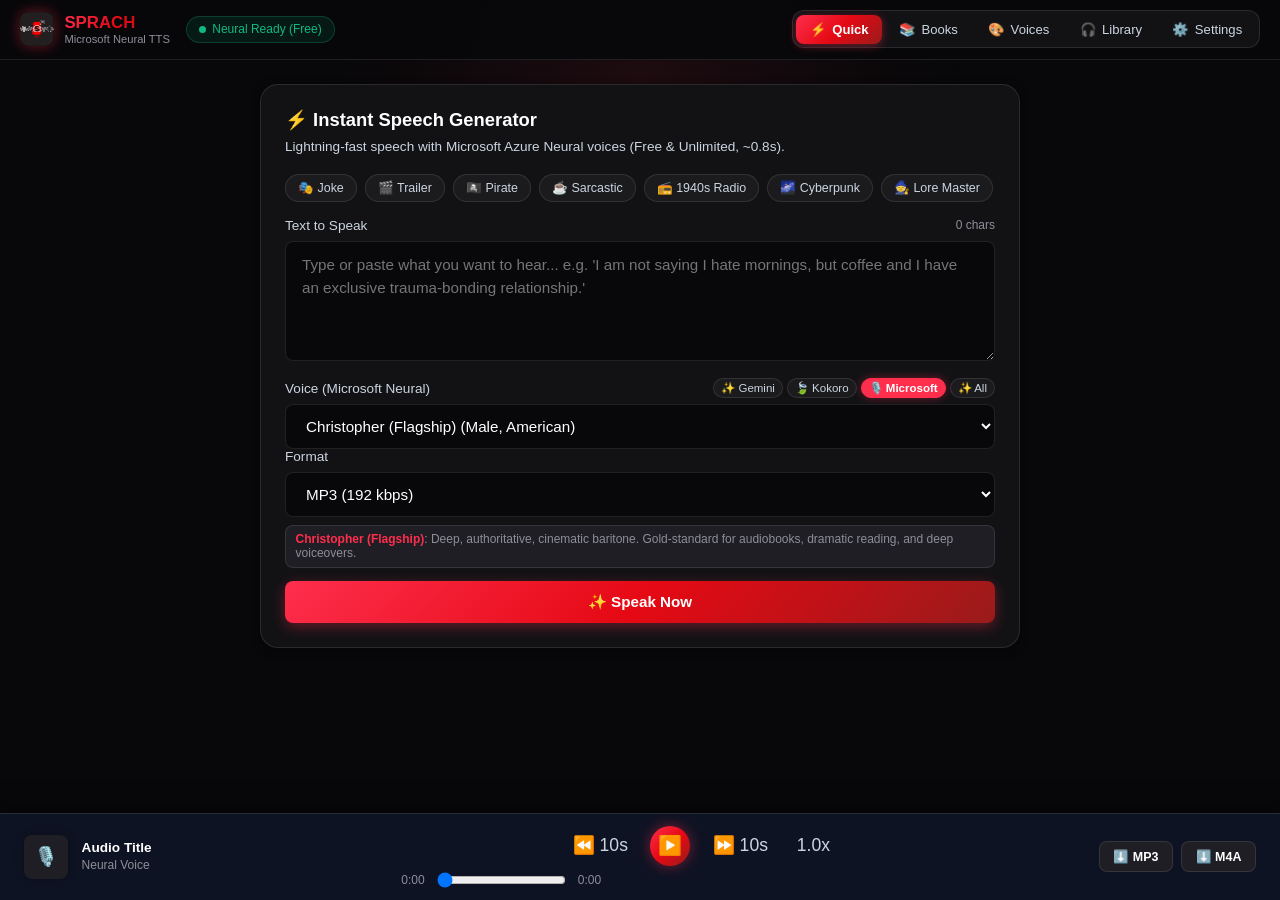
==== commit 4e91d898: "Fix JS syntax error in app.js and bump script cache versions to v10" ====
--- a/index.html
+++ b/index.html
@@ -541,9 +541,9 @@
   </footer>
 
   <!-- Scripts -->
-  <script src="./static/js/app.js?v=6"></script>
-  <script src="./static/js/quick_tts.js?v=6"></script>
-  <script src="./static/js/audiobook.js?v=6"></script>
-  <script src="./static/js/voice_studio.js?v=6"></script>
+  <script src="./static/js/app.js?v=10"></script>
+  <script src="./static/js/quick_tts.js?v=10"></script>
+  <script src="./static/js/audiobook.js?v=10"></script>
+  <script src="./static/js/voice_studio.js?v=10"></script>
 </body>
 </html>
